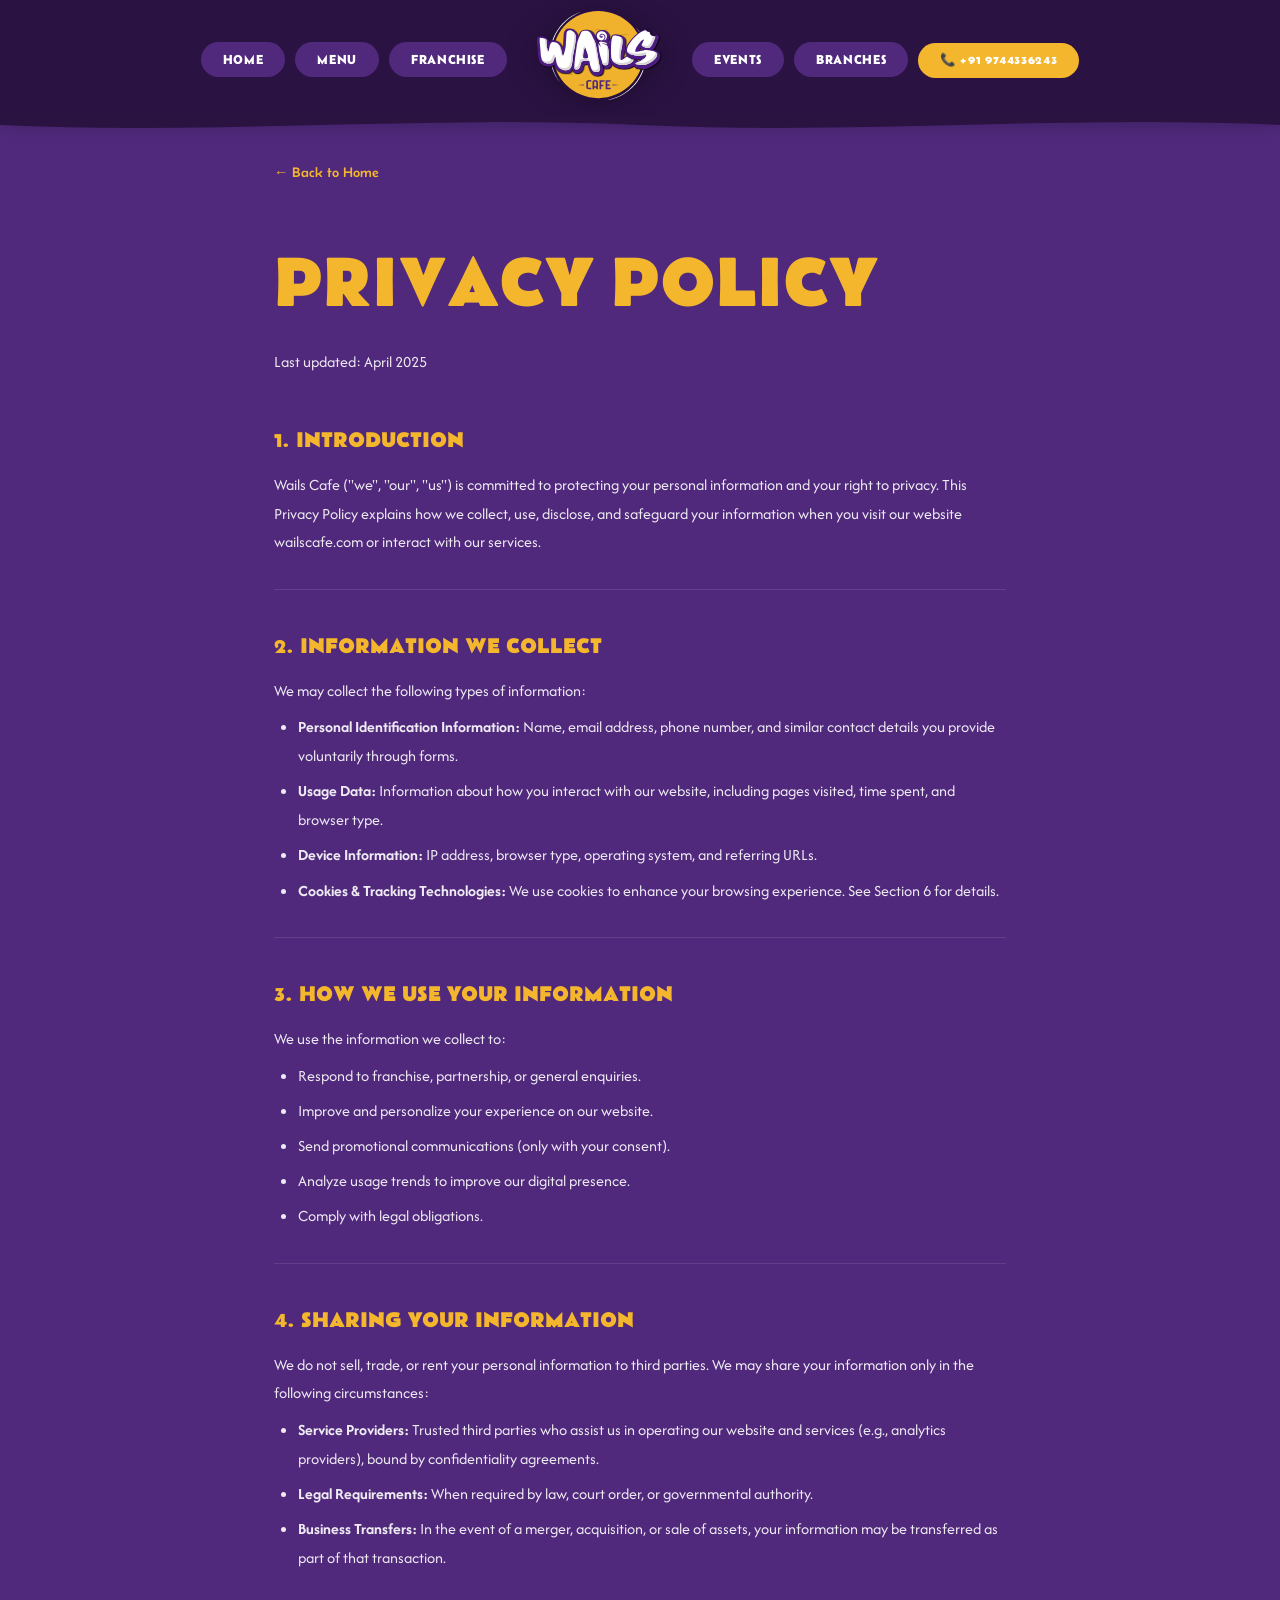
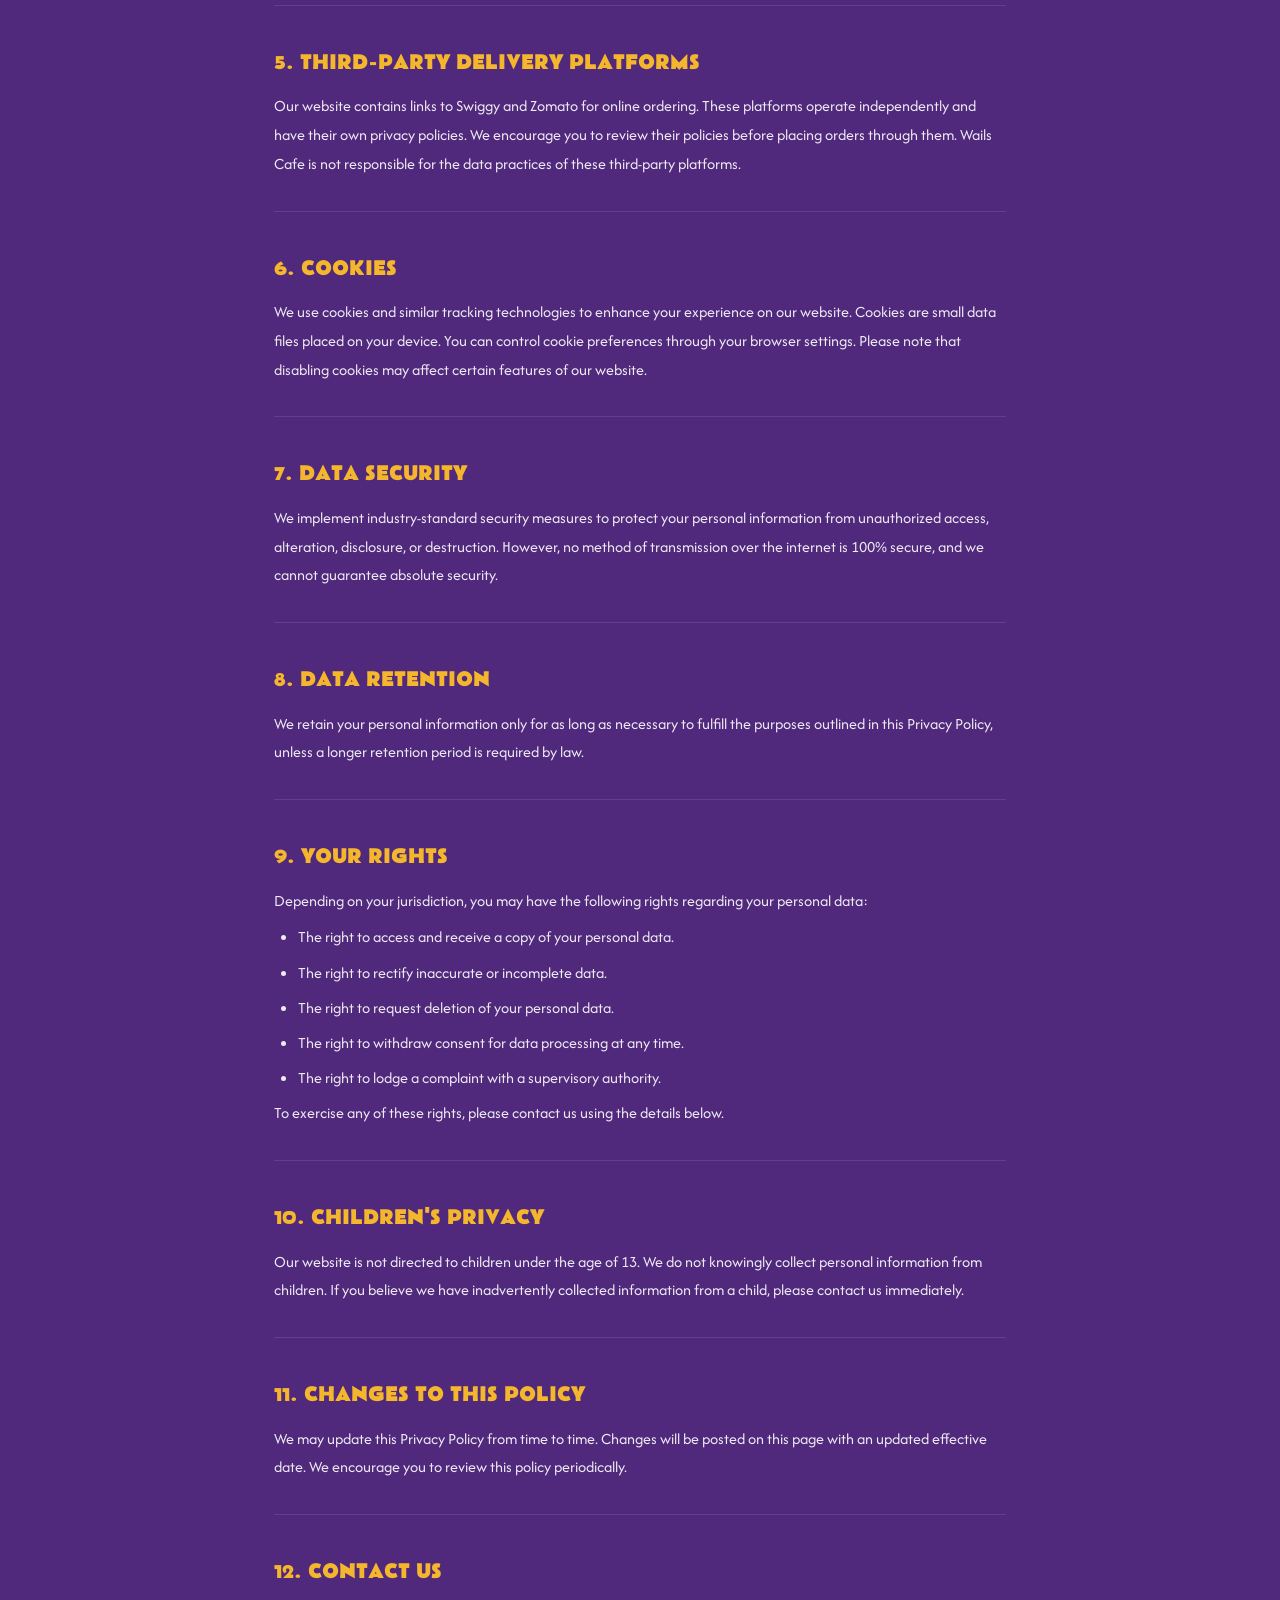
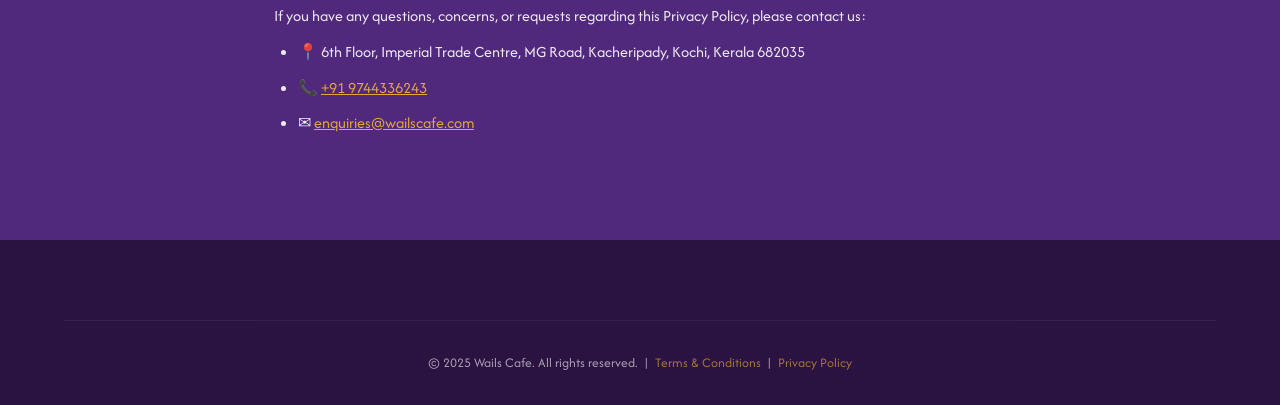
==== privacy.html @ 302a015b "Initial commit with cleaned assets" ====
<!DOCTYPE html>
<html lang="en">
<head>
<meta charset="UTF-8">
<meta name="viewport" content="width=device-width, initial-scale=1.0">
<title>Privacy Policy – Wails Cafe</title>
<meta name="description" content="Privacy Policy for Wails Cafe. Learn how we collect, use, and protect your personal information.">
<link rel="preconnect" href="https://fonts.googleapis.com">
<link rel="preconnect" href="https://fonts.gstatic.com" crossorigin>
<link href="https://fonts.googleapis.com/css2?family=Belanosima:wght@400;600;700&family=Afacad:ital,wght@0,400..700;1,400..700&display=swap" rel="stylesheet">
<link rel="stylesheet" href="style.css">
<style>
  .policy-page { padding: 10rem 0 6rem; min-height: 100vh; background: var(--primary-purple); }
  .policy-box { max-width: 860px; margin: 0 auto; padding: 0 5%; }
  .policy-box h1 { font-size: clamp(2.5rem,6vw,4.5rem); color: var(--accent-yellow); margin-bottom: 0.5rem; }
  .policy-updated { font-size: 0.85rem; opacity: 0.6; margin-bottom: 3rem; font-family: var(--font-body); }
  .policy-box h2 { font-size: 1.4rem; color: var(--accent-yellow); margin: 2.5rem 0 0.8rem; }
  .policy-box p, .policy-box li { font-family: var(--font-body); font-size: 1rem; line-height: 1.8; opacity: 0.9; }
  .policy-box ul { padding-left: 1.5rem; margin-top: 0.5rem; }
  .policy-box li { margin-bottom: 0.4rem; }
  .back-link { display: inline-flex; align-items: center; gap: 8px; color: var(--accent-yellow); text-decoration: none; font-family: var(--font-heading); font-size: 0.9rem; margin-bottom: 3rem; transition: all 0.3s; }
  .back-link:hover { gap: 12px; }
  .policy-divider { border: none; border-top: 1px solid rgba(255,255,255,0.1); margin: 2rem 0; }
</style>
</head>
<body>
<header id="header" class="scrolled">
  <nav>
    <ul class="nav-links nav-left">
      <li><a href="index.html#home">HOME</a></li>
      <li><a href="index.html#menu">MENU</a></li>
      <li><a href="index.html#franchise">FRANCHISE</a></li>
    </ul>
    <div class="logo-container">
      <a href="index.html"><img src="assets/logo.svg" alt="Wails Cafe Logo"></a>
    </div>
    <ul class="nav-links nav-right">
      <li><a href="index.html#events">EVENTS</a></li>
      <li><a href="index.html#branches">BRANCHES</a></li>
      <li><a href="tel:+919744336243" class="nav-phone">📞 +91 9744336243</a></li>
    </ul>
  </nav>
</header>

<main class="policy-page">
  <div class="policy-box">
    <a href="index.html" class="back-link">← Back to Home</a>
    <h1>Privacy Policy</h1>
    <p class="policy-updated">Last updated: April 2025</p>

    <h2>1. Introduction</h2>
    <p>Wails Cafe ("we", "our", "us") is committed to protecting your personal information and your right to privacy. This Privacy Policy explains how we collect, use, disclose, and safeguard your information when you visit our website wailscafe.com or interact with our services.</p>

    <hr class="policy-divider">
    <h2>2. Information We Collect</h2>
    <p>We may collect the following types of information:</p>
    <ul>
      <li><strong>Personal Identification Information:</strong> Name, email address, phone number, and similar contact details you provide voluntarily through forms.</li>
      <li><strong>Usage Data:</strong> Information about how you interact with our website, including pages visited, time spent, and browser type.</li>
      <li><strong>Device Information:</strong> IP address, browser type, operating system, and referring URLs.</li>
      <li><strong>Cookies &amp; Tracking Technologies:</strong> We use cookies to enhance your browsing experience. See Section 6 for details.</li>
    </ul>

    <hr class="policy-divider">
    <h2>3. How We Use Your Information</h2>
    <p>We use the information we collect to:</p>
    <ul>
      <li>Respond to franchise, partnership, or general enquiries.</li>
      <li>Improve and personalize your experience on our website.</li>
      <li>Send promotional communications (only with your consent).</li>
      <li>Analyze usage trends to improve our digital presence.</li>
      <li>Comply with legal obligations.</li>
    </ul>

    <hr class="policy-divider">
    <h2>4. Sharing Your Information</h2>
    <p>We do not sell, trade, or rent your personal information to third parties. We may share your information only in the following circumstances:</p>
    <ul>
      <li><strong>Service Providers:</strong> Trusted third parties who assist us in operating our website and services (e.g., analytics providers), bound by confidentiality agreements.</li>
      <li><strong>Legal Requirements:</strong> When required by law, court order, or governmental authority.</li>
      <li><strong>Business Transfers:</strong> In the event of a merger, acquisition, or sale of assets, your information may be transferred as part of that transaction.</li>
    </ul>

    <hr class="policy-divider">
    <h2>5. Third-Party Delivery Platforms</h2>
    <p>Our website contains links to Swiggy and Zomato for online ordering. These platforms operate independently and have their own privacy policies. We encourage you to review their policies before placing orders through them. Wails Cafe is not responsible for the data practices of these third-party platforms.</p>

    <hr class="policy-divider">
    <h2>6. Cookies</h2>
    <p>We use cookies and similar tracking technologies to enhance your experience on our website. Cookies are small data files placed on your device. You can control cookie preferences through your browser settings. Please note that disabling cookies may affect certain features of our website.</p>

    <hr class="policy-divider">
    <h2>7. Data Security</h2>
    <p>We implement industry-standard security measures to protect your personal information from unauthorized access, alteration, disclosure, or destruction. However, no method of transmission over the internet is 100% secure, and we cannot guarantee absolute security.</p>

    <hr class="policy-divider">
    <h2>8. Data Retention</h2>
    <p>We retain your personal information only for as long as necessary to fulfill the purposes outlined in this Privacy Policy, unless a longer retention period is required by law.</p>

    <hr class="policy-divider">
    <h2>9. Your Rights</h2>
    <p>Depending on your jurisdiction, you may have the following rights regarding your personal data:</p>
    <ul>
      <li>The right to access and receive a copy of your personal data.</li>
      <li>The right to rectify inaccurate or incomplete data.</li>
      <li>The right to request deletion of your personal data.</li>
      <li>The right to withdraw consent for data processing at any time.</li>
      <li>The right to lodge a complaint with a supervisory authority.</li>
    </ul>
    <p>To exercise any of these rights, please contact us using the details below.</p>

    <hr class="policy-divider">
    <h2>10. Children's Privacy</h2>
    <p>Our website is not directed to children under the age of 13. We do not knowingly collect personal information from children. If you believe we have inadvertently collected information from a child, please contact us immediately.</p>

    <hr class="policy-divider">
    <h2>11. Changes to This Policy</h2>
    <p>We may update this Privacy Policy from time to time. Changes will be posted on this page with an updated effective date. We encourage you to review this policy periodically.</p>

    <hr class="policy-divider">
    <h2>12. Contact Us</h2>
    <p>If you have any questions, concerns, or requests regarding this Privacy Policy, please contact us:</p>
    <ul>
      <li>📍 6th Floor, Imperial Trade Centre, MG Road, Kacheripady, Kochi, Kerala 682035</li>
      <li>📞 <a href="tel:+919744336243" style="color:var(--accent-yellow);">+91 9744336243</a></li>
      <li>✉ <a href="mailto:enquiries@wailscafe.com" style="color:var(--accent-yellow);">enquiries@wailscafe.com</a></li>
    </ul>
  </div>
</main>

<footer>
  <div class="footer-main" style="padding: 2rem 0;">
    <div class="container">
      <div class="footer-bottom">
        <p>© 2025 Wails Cafe. All rights reserved. &nbsp;|&nbsp; <a href="terms.html">Terms &amp; Conditions</a> &nbsp;|&nbsp; <a href="privacy.html">Privacy Policy</a></p>
      </div>
    </div>
  </div>
</footer>
</body>
</html>
---- style.css ----
@import url('https://fonts.googleapis.com/css2?family=Belanosima:wght@400;600;700&family=Afacad:ital,wght@0,400..700;1,400..700&display=swap');

:root {
  --primary-purple: #50297C;
  --deep-purple: #2A1241;
  --accent-yellow: #F4B62C;
  --light-yellow: #FFD881;
  --light-purple: #BF87FF;
  --text-white: #FFFFFF;
  --font-heading: 'Belanosima', sans-serif;
  --font-body: 'Afacad', sans-serif;
  --transition: all 0.4s cubic-bezier(0.4, 0, 0.2, 1);
}

* { margin: 0; padding: 0; box-sizing: border-box; }
html { scroll-behavior: smooth; }

body {
  font-family: var(--font-body);
  background-color: var(--primary-purple);
  color: var(--text-white);
  overflow-x: hidden;
  line-height: 1.5;
}

h1, h2, h3, h4, button, a.btn, .nav-links a {
  font-family: var(--font-heading);
  text-transform: uppercase;
}

.container { max-width: 1400px; margin: 0 auto; padding: 0 5%; }

/* ── BUTTONS ── */
.btn {
  display: inline-block;
  padding: 0.9rem 2.5rem;
  border-radius: 50px;
  font-family: var(--font-heading);
  font-weight: 600;
  font-size: 0.95rem;
  text-decoration: none;
  text-transform: uppercase;
  cursor: pointer;
  border: none;
  transition: var(--transition);
  letter-spacing: 0.04em;
}
.btn-yellow {
  background: var(--accent-yellow);
  color: var(--primary-purple);
}
.btn-yellow:hover { transform: scale(0.96); box-shadow: 0 8px 30px rgba(244,182,44,0.5); }
.btn-dive, .btn-apply {
  background: var(--primary-purple);
  color: var(--accent-yellow);
}
.btn-hero {
  background: var(--accent-yellow);
  color: var(--primary-purple);
}
.btn:hover { transform: scale(0.96); }

/* ── HEADER ── */
header {
  position: fixed;
  top: 0; left: 0; width: 100%;
  z-index: 1000;
  padding: 20px 5%;
  transition: var(--transition);
}
header.scrolled {
  background: rgba(42,18,65,0.97);
  backdrop-filter: blur(12px);
  padding: 10px 5%;
  box-shadow: 0 4px 20px rgba(0,0,0,0.3);
}
/* Wave shape under sticky header */
header.scrolled::after {
  content: '';
  position: absolute;
  bottom: -18px; left: 0;
  width: 100%; height: 20px;
  background-image: url("data:image/svg+xml,%3Csvg xmlns='http://www.w3.org/2000/svg' viewBox='0 0 1920 20' preserveAspectRatio='none'%3E%3Cpath d='M0,10 C320,20 640,0 960,10 C1280,20 1600,0 1920,10 L1920,0 L0,0 Z' fill='rgba(42,18,65,0.97)'/%3E%3C/svg%3E");
  background-size: 100% 100%;
  pointer-events: none;
  z-index: 999;
}
nav {
  display: flex;
  justify-content: center;
  align-items: center;
  gap: 30px;
}
.nav-links {
  list-style: none;
  display: flex;
  gap: 10px;
}
.nav-links li a {
  background: var(--primary-purple);
  color: var(--text-white);
  padding: 10px 22px;
  border-radius: 40px;
  text-decoration: none;
  font-family: var(--font-heading);
  font-size: 0.8rem;
  font-weight: 600;
  letter-spacing: 0.05em;
  transition: var(--transition);
}
.nav-links li a:hover {
  background: var(--accent-yellow);
  color: var(--primary-purple);
}
.logo-container img { height: 90px; filter: drop-shadow(0 4px 15px rgba(0,0,0,0.3)); }

/* ── HERO ── */
.hero {
  min-height: 100vh;
  display: flex;
  flex-direction: column;
  justify-content: center;
  align-items: center;
  text-align: center;
  position: relative;
  padding-bottom: 120px;
  overflow: hidden;
  background: var(--deep-purple);
}
.hero-video {
  position: absolute;
  inset: 0;
  width: 100%;
  height: 100%;
  object-fit: cover;
  z-index: 0;
}
.hero-overlay {
  position: absolute;
  inset: 0;
  background: rgba(20, 8, 50, 0.52);
  z-index: 1;
}
.hero-content {
  position: relative;
  z-index: 2;
}
.hero-title {
  font-size: clamp(4rem, 12vw, 11rem);
  line-height: 0.85;
  font-weight: 700;
  color: var(--text-white);
  margin-bottom: 3rem;
  text-shadow: 0 4px 30px rgba(0,0,0,0.4);
  animation: heroIn 1.2s cubic-bezier(0.4,0,0.2,1) both;
}
@keyframes heroIn { from { opacity:0; transform:translateY(40px); } to { opacity:1; transform:translateY(0); } }


.wave-divider-hero {
  position: absolute; bottom: -2px; left: 0; width: 100%; line-height: 0;
  z-index: 3;
}
.wave-divider-hero svg { width: 100%; height: auto; display: block; }

/* ── ABOUT ── */
.about {
  background: var(--accent-yellow);
  color: var(--primary-purple);
  position: relative;
  padding: 80px 0 140px;
  overflow: hidden;
}
.about-wave-top { position: absolute; top: -2px; left: 0; width: 100%; line-height: 0; }
.about-wave-top svg { display: block; width: 100%; }
.about-svg-bg {
  position: absolute;
  top: 0; left: 0; width: 100%; height: 100%;
  object-fit: cover;
  opacity: 0.15;
  pointer-events: none;
}
.about-inner {
  position: relative; z-index: 1;
  max-width: 1000px;
  margin: 0 auto;
  text-align: center;
  padding: 0 5%;
}
.about-content h2 {
  font-size: clamp(2.5rem, 6vw, 5rem);
  color: var(--primary-purple);
  margin-bottom: 2rem;
}
.about-content p {
  font-family: var(--font-body);
  font-size: 1.05rem;
  font-weight: 500;
  line-height: 1.7;
  color: var(--primary-purple);
  margin-bottom: 1.5rem;
  text-transform: uppercase;
}
.about-content .btn { margin-top: 1rem; }
.uniquely-wails { position: relative; z-index: 1; padding: 4rem 5%; }
.uniquely-inner {
  max-width: 1200px; margin: 0 auto;
  display: grid; grid-template-columns: 1fr 1fr;
  gap: 4rem; align-items: center;
}
.uniquely-text { position: relative; z-index: 10; background: rgba(255,255,255,0.85); padding: 1.5rem; border-radius: 16px; backdrop-filter: blur(8px); }
.uniquely-text h3 { font-size: clamp(2rem, 4vw, 3.5rem); color: var(--primary-purple); margin-bottom: 1.5rem; }
.uniquely-text p { font-size: 1rem; color: var(--primary-purple); line-height: 1.6; }
.blob-image-container {
  position: relative;
  border-radius: 50% 40% 60% 40%;
  overflow: hidden;
  box-shadow: 0 20px 60px rgba(80,41,124,0.4);
  aspect-ratio: 1;
}
.blob-image-container img { width: 100%; height: 100%; object-fit: cover; }
.wave-divider-about-bottom { position: absolute; bottom: -2px; left: 0; width: 100%; line-height: 0; }
.wave-divider-about-bottom svg { display: block; width: 100%; }

/* ── FOOD MENU ── */
.food-menu { padding: 5rem 0 6rem; background: var(--primary-purple); }
.section-title {
  font-size: clamp(2.5rem, 6vw, 5rem);
  text-align: center;
  margin-bottom: 1rem;
  color: var(--text-white);
}
.section-subtitle {
  text-align: center;
  font-size: 1rem;
  max-width: 800px;
  margin: 0 auto 3rem;
  opacity: 0.9;
  text-transform: uppercase;
}
.menu-tabs {
  display: flex;
  justify-content: center;
  gap: 8px;
  margin-bottom: 4rem;
  flex-wrap: wrap;
}
.tab-btn {
  padding: 12px 28px;
  border-radius: 8px;
  background: var(--deep-purple);
  border: none;
  color: var(--text-white);
  font-family: var(--font-heading);
  font-weight: 600;
  font-size: 0.85rem;
  cursor: pointer;
  transition: var(--transition);
  text-transform: uppercase;
}
.tab-btn.active, .tab-btn:hover {
  background: var(--accent-yellow);
  color: var(--primary-purple);
}
.menu-content { display: grid; grid-template-columns: 1fr 1fr; gap: 4rem; align-items: start; }
.category-header, .menu-sub-header {
  display: flex; align-items: center; gap: 15px;
  margin-bottom: 1.5rem; margin-top: 2rem;
}
.category-header h3, .menu-sub-header h3 {
  font-size: 2.5rem; color: var(--accent-yellow);
}
.star-cross-icon {
  width: 40px; height: 40px;
  position: relative; flex-shrink: 0;
}
.star-cross-icon .star-h, .star-cross-icon .star-v {
  position: absolute; background: var(--accent-yellow);
  left: 50%; top: 50%; transform: translate(-50%, -50%);
}
.star-cross-icon .star-h { width: 30px; height: 10px; border-radius: 3px; }
.star-cross-icon .star-v { width: 10px; height: 30px; border-radius: 3px; }
.menu-items { display: flex; flex-direction: column; gap: 1rem; transition: opacity 0.3s, transform 0.3s; }
.menu-item {
  display: flex; justify-content: space-between; align-items: center;
  font-family: var(--font-heading); font-size: 1.1rem; gap: 8px;
}
.item-dots {
  flex-grow: 1; border-bottom: 2px dotted rgba(255,255,255,0.25);
  margin: 0 8px; height: 12px;
}
.price { color: var(--accent-yellow); font-weight: 600; }
.menu-visual img { width: 100%; border-radius: 30px; box-shadow: 0 20px 50px rgba(0,0,0,0.4); }

/* ── BEYOND WAILS ── */
.beyond-wails { padding: 5rem 0; background: var(--primary-purple); }
.beyond-layout {
  display: grid; grid-template-columns: 1fr 1.3fr;
  gap: 5rem; align-items: center;
}
.beyond-images { position: relative; height: 550px; }
.beyond-img-1, .beyond-img-2 {
  position: absolute; border-radius: 20px;
  box-shadow: 0 20px 50px rgba(0,0,0,0.5);
  object-fit: cover;
}
.beyond-img-1 { width: 320px; height: 380px; top: 0; left: 0; transform: rotate(-6deg); z-index: 2; }
.beyond-img-2 { width: 280px; height: 340px; bottom: 0; right: 0; transform: rotate(4deg); z-index: 1; }
.beyond-text h2 { font-size: clamp(1.8rem, 3.5vw, 3rem); margin-bottom: 1.5rem; line-height: 1.1; }
.beyond-text > p { font-size: 1rem; line-height: 1.7; opacity: 0.9; margin-bottom: 2rem; }
.beyond-list { list-style: none; margin-bottom: 2.5rem; }
.beyond-list li { padding: 0.5rem 0; font-size: 1rem; display: flex; align-items: flex-start; gap: 10px; }
.bullet-star { color: var(--light-purple); font-size: 1.2rem; flex-shrink: 0; }

/* ── FRANCHISE ── */
.franchise { padding: 5rem 0; background: var(--deep-purple); }
.franchise-grid {
  display: grid; grid-template-columns: repeat(3, 1fr);
  gap: 2rem; margin: 4rem 0 3rem;
}
.franchise-card {
  background: var(--primary-purple);
  border-radius: 24px; overflow: hidden;
  transition: var(--transition);
}
.franchise-card:hover { transform: translateY(-8px); box-shadow: 0 20px 40px rgba(0,0,0,0.4); }
.card-img img { width: 100%; height: 240px; object-fit: cover; }
.card-info { padding: 1.8rem; }
.card-info h4 { font-size: 1.1rem; color: var(--accent-yellow); margin-bottom: 0.8rem; }
.card-info p { font-size: 0.9rem; line-height: 1.6; opacity: 0.85; }
.franchise-cta { text-align: center; }

/* ── PARTNER ── */
.partner { padding: 10rem 0; position: relative; background: var(--primary-purple); }
.partner-layout {
  display: flex; justify-content: space-between;
  align-items: center; gap: 4rem;
}
.partner-food-img { width: 320px; flex-shrink: 0; }
.partner-food-img img {
  width: 100%; border-radius: 50%;
  box-shadow: 0 20px 50px rgba(0,0,0,0.4);
  aspect-ratio: 1; object-fit: cover;
}
.partner-text { text-align: center; flex: 1; }
.partner-text h2 { font-size: clamp(2rem, 4vw, 3.5rem); margin-bottom: 2rem; }
.partner-text p { font-size: 1rem; line-height: 1.7; opacity: 0.9; margin-bottom: 2.5rem; }

/* ── EVENTS ── */
.events { padding: 5rem 0; background: var(--primary-purple); }
.events-grid {
  display: flex; justify-content: center;
  gap: 4rem; flex-wrap: wrap; margin-top: 4rem;
}
.event-circle { text-align: center; transition: var(--transition); }
.event-circle:hover { transform: translateY(-12px); }
.circle-border {
  width: 250px; height: 250px; border-radius: 50%;
  border: 10px solid var(--accent-yellow);
  overflow: hidden; margin: 0 auto 1.5rem;
  box-shadow: 0 15px 40px rgba(0,0,0,0.3);
}
.circle-border img { width: 100%; height: 100%; object-fit: cover; }
.event-name {
  display: flex; align-items: center; justify-content: center;
  gap: 10px; font-family: var(--font-heading);
  font-weight: 700; font-size: 1.2rem;
  text-transform: uppercase;
}
.event-name .star-icon { width: 20px; }
.event-info { font-size: 0.8rem; opacity: 0.7; margin-top: 0.4rem; text-transform: uppercase; }
.event-price { font-family: var(--font-heading); font-size: 1.3rem; color: var(--accent-yellow); margin-top: 0.3rem; }

/* ── BRANCHES ── */
.branches { padding: 5rem 0; background: var(--primary-purple); }
.branches-grid { display: grid; grid-template-columns: repeat(3, 1fr); gap: 2.5rem; margin-top: 3rem; }
.branch-card { position: relative; border-radius: 24px; overflow: hidden; box-shadow: 0 15px 40px rgba(0,0,0,0.4); }
.branch-card img { width: 100%; height: 440px; object-fit: cover; transition: var(--transition); display: block; }
.branch-card:hover img { transform: scale(1.07); }
.branch-overlay {
  position: absolute; bottom: 0; left: 0; right: 0;
  background: linear-gradient(transparent, rgba(0,0,0,0.85));
  padding: 2rem 1.5rem;
}
.branch-tag {
  display: inline-block;
  background: var(--accent-yellow);
  color: var(--primary-purple);
  padding: 8px 20px; border-radius: 40px;
  font-family: var(--font-heading); font-weight: 700;
  font-size: 0.95rem; margin-bottom: 0.8rem;
}
.branch-addr { font-size: 0.78rem; opacity: 0.85; line-height: 1.4; }

/* ── VOICES ── */
.voices {
  position: relative; background: var(--primary-purple);
  padding: 6rem 0 8rem;
}
.wave-divider-voices-top { position: absolute; top: -2px; left: 0; width: 100%; line-height: 0; }
.wave-divider-voices-top svg { display: block; width: 100%; }
.voices-slider {
  display: flex; justify-content: center;
  gap: 2rem; margin: 3rem 0;
  flex-wrap: wrap;
}
.voices-slider img {
  width: 220px; height: 320px; border-radius: 24px;
  object-fit: cover; box-shadow: 0 20px 50px rgba(0,0,0,0.4);
  transition: var(--transition);
}
.voices-slider img:hover { transform: scale(1.05) rotate(2deg); }
.voices-cta { text-align: center; }

/* ── SOCIAL MEDIA ── */
.social-media { padding: 5rem 0; background: var(--primary-purple); }
.social-grid {
  display: grid; grid-template-columns: repeat(5, 1fr);
  gap: 1.5rem; margin: 3rem 0;
}
.social-grid img {
  width: 100%; aspect-ratio: 1; object-fit: cover;
  border-radius: 20px; box-shadow: 0 10px 25px rgba(0,0,0,0.3);
  transition: var(--transition);
}
.social-grid img:hover { transform: translateY(-8px) scale(1.03); }
.social-cta { text-align: center; }

/* ── FOOTER ── */
footer { background: var(--deep-purple); position: relative; }
.footer-wave-top { line-height: 0; }
.footer-wave-top svg { display: block; width: 100%; }
.footer-yellow-bar { background: var(--accent-yellow); padding: 1rem 0; }
.footer-nav {
  display: flex; justify-content: center;
  gap: 2.5rem; flex-wrap: wrap;
}
.footer-nav a {
  color: var(--primary-purple); text-decoration: none;
  font-family: var(--font-body); font-size: 1rem; font-weight: 500;
  transition: var(--transition);
}
.footer-nav a:hover { opacity: 0.7; }
.footer-main { padding: 5rem 0 3rem; }
.footer-grid {
  display: grid;
  grid-template-columns: 1.5fr 1fr 1.8fr 1fr;
  gap: 4rem; align-items: flex-start;
}
.footer-brand img { height: 100px; margin-bottom: 1.5rem; display: block; }
.footer-brand p { font-size: 0.9rem; opacity: 0.8; line-height: 1.6; }
.footer-links h4, .footer-contact h4, .footer-social h4 {
  font-family: var(--font-heading); font-size: 1rem;
  color: var(--accent-yellow); margin-bottom: 1.5rem;
}
.footer-links ul { list-style: none; display: flex; flex-direction: column; gap: 0.8rem; }
.footer-links a {
  color: var(--text-white); text-decoration: none;
  font-family: var(--font-heading); font-size: 0.9rem;
  transition: var(--transition);
}
.footer-links a:hover { color: var(--accent-yellow); }
.footer-contact p {
  display: flex; align-items: flex-start; gap: 10px;
  font-size: 0.85rem; opacity: 0.85; margin-bottom: 1rem; line-height: 1.5;
}
.contact-icon { flex-shrink: 0; }
.social-icons { display: flex; gap: 1.5rem; margin-top: 0.5rem; }
.social-icons a { color: var(--text-white); transition: var(--transition); }
.social-icons a:hover { color: var(--accent-yellow); transform: translateY(-4px); }
.footer-bottom { border-top: 1px solid rgba(255,255,255,0.1); margin-top: 3rem; padding-top: 2rem; text-align: center; opacity: 0.6; font-size: 0.85rem; }

/* ── REVEAL ANIMATIONS ── */
.reveal { opacity: 0; transform: translateY(40px); transition: all 0.8s cubic-bezier(0.4,0,0.2,1); }
.reveal.active { opacity: 1; transform: translateY(0); }

/* ── RESPONSIVE ── */
@media (max-width: 1100px) {
  .footer-grid { grid-template-columns: 1fr 1fr; gap: 3rem; }
  .partner-layout { flex-direction: column; }
  .partner-food-img { width: 250px; }
}
@media (max-width: 1024px) {
  .branches-grid, .franchise-grid, .menu-content, .uniquely-inner, .beyond-layout { grid-template-columns: 1fr; }
  .social-grid { grid-template-columns: repeat(3, 1fr); }
  .beyond-images { height: 350px; }
  .beyond-img-1 { width: 200px; height: 250px; }
  .beyond-img-2 { width: 180px; height: 220px; }
}
@media (max-width: 768px) {
  .hero-title { font-size: 4rem; }
  .events-grid { gap: 2.5rem; }
  .circle-border { width: 180px; height: 180px; }
  .footer-grid { grid-template-columns: 1fr; }
  nav { flex-direction: column; gap: 15px; }
  .social-grid { grid-template-columns: repeat(2, 1fr); }
  .voices-slider img { width: 160px; height: 240px; }
}

/* ── NAV PHONE ── */
.nav-phone {
  background: var(--accent-yellow) !important;
  color: var(--primary-purple) !important;
  font-family: var(--font-heading) !important;
  font-weight: 700 !important;
  font-size: 0.78rem !important;
  letter-spacing: 0.03em;
  white-space: nowrap !important;
}
.nav-phone:hover { background: #fff !important; }

/* ── ORDER POPUP ── */
.order-popup-overlay {
  position: fixed; inset: 0; z-index: 9999;
  background: rgba(20,8,40,0.88);
  display: flex; align-items: center; justify-content: center;
  opacity: 0; pointer-events: none;
  transition: opacity 0.35s ease;
  backdrop-filter: blur(6px);
}
.order-popup-overlay.open { opacity: 1; pointer-events: all; }
.order-popup-box {
  background: var(--deep-purple);
  border: 2px solid var(--accent-yellow);
  border-radius: 28px;
  padding: 3rem 3.5rem;
  text-align: center;
  position: relative;
  max-width: 480px; width: 90%;
  animation: popIn 0.4s cubic-bezier(0.4,0,0.2,1) both;
}
@keyframes popIn { from { transform: scale(0.8) translateY(30px); opacity: 0; } to { transform: scale(1) translateY(0); opacity: 1; } }
.popup-close {
  position: absolute; top: 16px; right: 20px;
  background: none; border: none; color: var(--text-white);
  font-size: 1.8rem; cursor: pointer; line-height: 1;
  transition: var(--transition);
}
.popup-close:hover { color: var(--accent-yellow); transform: rotate(90deg); }
.popup-logo { height: 70px; margin-bottom: 1rem; }
.popup-title { font-size: 2rem; color: var(--accent-yellow); margin-bottom: 0.5rem; }
.popup-sub { font-size: 0.95rem; opacity: 0.8; margin-bottom: 2rem; }
.popup-btns { display: flex; flex-direction: column; gap: 1rem; }
.popup-platform {
  display: flex; align-items: center; justify-content: center;
  gap: 14px; padding: 1rem 2rem; border-radius: 16px;
  text-decoration: none; font-family: var(--font-heading);
  font-weight: 700; font-size: 1.1rem; color: #fff;
  transition: var(--transition);
}
.popup-platform.swiggy { background: linear-gradient(135deg, #FC8019, #f96b00); }
.popup-platform.zomato { background: linear-gradient(135deg, #E23744, #c41c2a); }
.popup-platform:hover { transform: scale(1.04); box-shadow: 0 8px 25px rgba(0,0,0,0.4); }
.popup-platform span { font-size: 1rem; }

/* ── BRANCH COMING SOON ── */
.branch-tag.coming { background: var(--light-purple); color: var(--deep-purple); }

/* ── CONTACT SECTION ── */
.contact-section { padding: 8rem 0; background-color: transparent; }
.contact-layout {
  display: grid; grid-template-columns: 1fr 1.4fr;
  gap: 3rem; margin-top: 3rem; align-items: start;
}
.contact-addresses { display: flex; flex-direction: column; gap: 1.5rem; }
.address-card {
  display: flex; align-items: flex-start; gap: 1rem;
  background: rgba(255,255,255,0.06);
  border: 1px solid rgba(244,182,44,0.2);
  border-radius: 18px; padding: 1.5rem;
  transition: var(--transition);
}
.address-card:hover { border-color: var(--accent-yellow); background: rgba(244,182,44,0.08); }
.address-icon { font-size: 1.6rem; flex-shrink: 0; margin-top: 2px; }
.address-card h4 { font-family: var(--font-heading); font-size: 1rem; color: var(--accent-yellow); margin-bottom: 0.4rem; }
.address-card p { font-size: 0.9rem; opacity: 0.85; line-height: 1.5; }
.map-link {
  display: inline-block; margin-top: 0.6rem;
  color: var(--accent-yellow); text-decoration: none;
  font-family: var(--font-heading); font-size: 0.85rem;
  transition: var(--transition);
}
.map-link:hover { letter-spacing: 0.05em; }
.contact-tel {
  color: var(--accent-yellow); text-decoration: none;
  font-family: var(--font-heading); font-size: 1.1rem;
  font-weight: 700; transition: var(--transition);
}
.contact-tel:hover { opacity: 0.8; }
.contact-map {
  height: 480px; border-radius: 24px; overflow: hidden;
  border: 2px solid rgba(244,182,44,0.3);
  box-shadow: 0 20px 50px rgba(0,0,0,0.4);
}
.contact-map iframe { width: 100%; height: 100%; border: 0; display: block; }

/* ── DELIVERY WIDGETS (FOOTER) ── */
.delivery-widgets { margin-top: 1.5rem; }
.delivery-widgets h4 { color: var(--accent-yellow); font-family: var(--font-heading); margin-bottom: 0.8rem; font-size: 0.85rem; }
.delivery-btn {
  display: flex; align-items: center; gap: 10px;
  padding: 10px 18px; border-radius: 12px;
  text-decoration: none; font-family: var(--font-heading);
  font-weight: 700; font-size: 0.9rem; color: #fff;
  margin-bottom: 0.6rem; transition: var(--transition);
}
.swiggy-btn { background: #FC8019; }
.zomato-btn { background: #E23744; }
.delivery-btn:hover { transform: translateX(4px); filter: brightness(1.1); }

/* ── FOOTER BOTTOM LINKS ── */
.footer-bottom a {
  color: var(--accent-yellow); text-decoration: none;
  transition: var(--transition);
}
.footer-bottom a:hover { opacity: 0.7; }

@media (max-width: 900px) {
  .contact-layout { grid-template-columns: 1fr; }
  .contact-map { height: 320px; }
}

/* ── ABOUT FLOATING SHAPES ── */
.about { overflow: hidden; }
.about-float-shape {
  position: absolute;
  z-index: 0;
  pointer-events: none;
  opacity: 0.9;
}
.about-float-left {
  width: clamp(180px, 20vw, 300px);
  left: -40px;
  bottom: 120px;
  transform: rotate(-15deg);
  filter: drop-shadow(0 10px 30px rgba(80,41,124,0.25));
}
.about-float-right {
  width: clamp(160px, 18vw, 260px);
  right: -30px;
  top: 60px;
  transform: rotate(12deg);
  filter: drop-shadow(0 10px 30px rgba(80,41,124,0.25));
}
.about-inner { position: relative; z-index: 1; }
.uniquely-wails { position: relative; z-index: 1; }

/* ── SOCIAL MEDIA – YELLOW BG ── */
.social-media-yellow {
  background: var(--accent-yellow) !important;
  padding: 5rem 0 4rem;
}

/* ── INSTAGRAM GRID ── */
.insta-grid {
  display: grid;
  grid-template-columns: repeat(5, 1fr);
  gap: 1.2rem;
  margin: 3rem 0 2.5rem;
}
.insta-card {
  position: relative;
  border-radius: 20px;
  overflow: hidden;
  aspect-ratio: 9/16;
  display: block;
  box-shadow: 0 12px 35px rgba(80,41,124,0.35);
  transition: transform 0.35s cubic-bezier(0.4,0,0.2,1), box-shadow 0.35s;
}
.insta-card img {
  width: 100%;
  height: 100%;
  object-fit: cover;
  display: block;
  transition: transform 0.4s ease;
}
.insta-card:hover { transform: translateY(-8px) scale(1.02); box-shadow: 0 20px 50px rgba(80,41,124,0.5); }
.insta-card:hover img { transform: scale(1.06); }
.insta-overlay {
  position: absolute;
  inset: 0;
  background: linear-gradient(to top, rgba(80,41,124,0.8) 0%, rgba(80,41,124,0.15) 60%, transparent 100%);
  display: flex;
  flex-direction: column;
  align-items: center;
  justify-content: center;
  gap: 10px;
  opacity: 0;
  transition: opacity 0.3s ease;
}
.insta-card:hover .insta-overlay { opacity: 1; }
.insta-play-icon {
  width: 56px;
  height: 56px;
  filter: drop-shadow(0 4px 12px rgba(0,0,0,0.4));
  transition: transform 0.3s;
}
.insta-card:hover .insta-play-icon { transform: scale(1.15); }
.insta-label {
  color: #fff;
  font-family: var(--font-heading);
  font-size: 0.75rem;
  font-weight: 700;
  text-transform: uppercase;
  letter-spacing: 0.06em;
  text-align: center;
}

/* ── INSTAGRAM FOLLOW BUTTON ── */
.btn-insta {
  display: inline-flex;
  align-items: center;
  gap: 10px;
  background: linear-gradient(135deg, #833ab4, #fd1d1d, #fcb045);
  color: #fff;
  padding: 1rem 2.5rem;
  border-radius: 50px;
  font-family: var(--font-heading);
  font-weight: 700;
  font-size: 1rem;
  text-decoration: none;
  transition: var(--transition);
  box-shadow: 0 8px 25px rgba(131,58,180,0.4);
}
.btn-insta:hover { transform: scale(0.97); box-shadow: 0 12px 35px rgba(131,58,180,0.6); }

@media (max-width: 1024px) {
  .insta-grid { grid-template-columns: repeat(3, 1fr); }
  .about-float-left, .about-float-right { display: none; }
}
@media (max-width: 600px) {
  .insta-grid { grid-template-columns: repeat(2, 1fr); }
}

/* ══════════════════════════════════════════
   PAGE LOADER
══════════════════════════════════════════ */
.page-loader {
  position: fixed; inset: 0; z-index: 99999;
  background: var(--deep-purple);
  display: flex; align-items: center; justify-content: center;
  transition: opacity 0.7s ease, visibility 0.7s ease;
  overflow: hidden;
}
.page-loader::before {
  content: '';
  position: absolute; inset: 0;
  background: linear-gradient(135deg, #50297C 0%, #2A1241 40%, #F4B62C 100%);
  animation: loaderFlash 1.2s ease-in-out infinite alternate;
  opacity: 0.6;
}
@keyframes loaderFlash {
  0%   { background: linear-gradient(135deg, #2A1241 0%, #50297C 60%, #2A1241 100%); }
  33%  { background: linear-gradient(200deg, #50297C 0%, #F4B62C 50%, #50297C 100%); }
  66%  { background: linear-gradient(60deg,  #F4B62C 0%, #50297C 50%, #F4B62C 100%); }
  100% { background: linear-gradient(135deg, #2A1241 0%, #F4B62C 40%, #50297C 100%); }
}
.page-loader.hidden { opacity: 0; visibility: hidden; pointer-events: none; }
.loader-inner { text-align: center; }
.loader-logo {
  width: 120px; height: 120px;
  animation: loaderSpin 1.2s ease-in-out infinite alternate,
             loaderBounce 1.8s ease-in-out infinite;
  filter: drop-shadow(0 0 20px rgba(244,182,44,0.7));
}
@keyframes loaderSpin {
  from { transform: rotate(-8deg) scale(0.95); }
  to   { transform: rotate(8deg)  scale(1.08); }
}
@keyframes loaderBounce {
  0%,100% { transform: translateY(0); }
  50%      { transform: translateY(-12px); }
}
.loader-bar {
  width: 160px; height: 4px; background: rgba(255,255,255,0.15);
  border-radius: 4px; margin: 20px auto 0; overflow: hidden;
}
.loader-fill {
  height: 100%; width: 0%;
  background: linear-gradient(90deg, var(--accent-yellow), #ff6b35);
  border-radius: 4px;
  animation: loaderProgress 1.5s ease-in-out forwards;
}
@keyframes loaderProgress { to { width: 100%; } }

/* ══════════════════════════════════════════
   HAMBURGER MENU
══════════════════════════════════════════ */
.ham-btn {
  display: none;
  flex-direction: column; gap: 5px;
  background: none; border: none; cursor: pointer;
  padding: 8px; z-index: 200; margin-left: auto;
  position: absolute; right: 5%;
}
.ham-btn span {
  display: block; width: 26px; height: 3px;
  background: var(--text-white); border-radius: 3px;
  transition: var(--transition);
}
.ham-btn.open span:nth-child(1) { transform: translateY(8px) rotate(45deg); }
.ham-btn.open span:nth-child(2) { opacity: 0; transform: scaleX(0); }
.ham-btn.open span:nth-child(3) { transform: translateY(-8px) rotate(-45deg); }

.mobile-menu {
  display: none !important;
  flex-direction: column;
  background: rgba(30,10,55,0.98);
  padding: 1.5rem 2rem;
  gap: 0.8rem;
  border-top: 2px solid var(--accent-yellow);
  position: absolute; top: 100%; left: 0; right: 0;
  z-index: 500; box-shadow: 0 12px 40px rgba(0,0,0,0.6);
  transform: translateY(-10px); opacity: 0;
  transition: opacity 0.3s ease, transform 0.3s ease;
  pointer-events: none;
  backdrop-filter: blur(10px);
}
.mobile-menu.open {
  display: flex !important; opacity: 1; transform: translateY(0); pointer-events: all;
}
.mob-link {
  font-family: var(--font-heading); font-size: 1.1rem;
  color: var(--text-white); text-decoration: none;
  padding: 0.6rem 0; border-bottom: 1px solid rgba(255,255,255,0.08);
  transition: var(--transition); letter-spacing: 0.05em;
}
.mob-link:hover { color: var(--accent-yellow); padding-left: 8px; }
.mob-phone { color: var(--accent-yellow) !important; }

/* ══════════════════════════════════════════
   HERO CTA BUTTON (no white bg)
══════════════════════════════════════════ */
.hero-cta-btn {
  font-family: var(--font-heading);
  font-size: clamp(0.95rem, 2vw, 1.25rem);
  font-weight: 700; letter-spacing: 0.1em;
  color: var(--primary-purple);
  background: var(--accent-yellow);
  border: none; border-radius: 60px;
  padding: 1rem 3rem;
  cursor: pointer;
  transition: var(--transition);
  box-shadow: 0 8px 30px rgba(244,182,44,0.5);
  margin-top: 2.5rem;
  position: relative; z-index: 2;
  display: inline-block;
  line-height: 1;
  white-space: nowrap;
}
.hero-cta-btn:hover {
  transform: scale(1.05) translateY(-3px);
  box-shadow: 0 14px 40px rgba(244,182,44,0.7);
  background: #ffe76b;
}

/* ══════════════════════════════════════════
   HERO TITLE - push down from header
══════════════════════════════════════════ */
.hero-content { padding-top: 8vh; }

/* ══════════════════════════════════════════
   SECTION WAVE DIVIDERS (consistent shape)
══════════════════════════════════════════ */
.section-wave {
  width: 100%; line-height: 0; overflow: hidden;
  position: relative; z-index: 2;
}
.section-wave svg { display: block; width: 100%; height: auto; }

/* ══════════════════════════════════════════
   FLOATING PNG ANIMATIONS
══════════════════════════════════════════ */
@keyframes floatA {
  0%,100% { transform: translateY(0px) rotate(0deg); }
  33%      { transform: translateY(-14px) rotate(2deg); }
  66%      { transform: translateY(7px) rotate(-1.5deg); }
}
@keyframes floatB {
  0%,100% { transform: translateY(0px) rotate(0deg); }
  40%      { transform: translateY(-10px) rotate(-2deg); }
  70%      { transform: translateY(12px) rotate(1deg); }
}
@keyframes floatC {
  0%,100% { transform: translateY(0px) scale(1); }
  50%      { transform: translateY(-16px) scale(1.03); }
}
.float-a { animation: floatA 6s ease-in-out infinite; }
.float-b { animation: floatB 7s ease-in-out infinite; }
.float-c { animation: floatC 5.5s ease-in-out infinite; }

/* Apply to common image containers */
.about-float-left  { animation: floatA 7s ease-in-out infinite; }
.about-float-right { animation: floatB 8s ease-in-out infinite; }
.blob-image-container img { animation: floatC 6s ease-in-out infinite; }
.event-circle .circle-border { transition: transform 0.4s; }
.event-circle:hover .circle-border { animation: floatC 3s ease-in-out infinite; }
.beyond-img-1 { animation: floatA 7s ease-in-out infinite; }
.beyond-img-2 { animation: floatB 8s ease-in-out infinite 1s; }
.partner-food-img img { animation: floatA 6.5s ease-in-out infinite; }
.partner-food-img:last-child img { animation: floatB 7.5s ease-in-out infinite 0.5s; }

/* ══════════════════════════════════════════
   TITLE SLIDE-UP ANIMATION
══════════════════════════════════════════ */
@keyframes titleSlideUp {
  from { opacity: 0; transform: translateY(50px) skewY(2deg); }
  to   { opacity: 1; transform: translateY(0) skewY(0deg); }
}
.anim-title {
  animation: titleSlideUp 0.8s cubic-bezier(0.22, 1, 0.36, 1) both;
}
.reveal.anim-title {
  animation: none; /* handled by IntersectionObserver instead */
}
.anim-title.is-visible {
  animation: titleSlideUp 0.8s cubic-bezier(0.22, 1, 0.36, 1) both !important;
}

/* ══════════════════════════════════════════
   MOBILE RESPONSIVE
══════════════════════════════════════════ */
@media (max-width: 1050px) {
  .footer-yellow-bar { display: none !important; }
  .ham-btn { display: flex; }
  .nav-links { display: none !important; }
  header nav { display: flex; align-items: center; justify-content: center; position: relative; }
  .logo-container { margin: 0 auto; }
  .hero-content { padding-top: 12vh; }
  .hero-title { font-size: clamp(3rem, 14vw, 6rem); }
  .beyond-layout { flex-direction: column; }
  .partner-layout { flex-direction: column; }
  .events-grid { gap: 2rem; flex-wrap: wrap; }
  .franchise-grid { grid-template-columns: 1fr; }
  .branches-grid { grid-template-columns: 1fr; }
  .phone-side-strip { display: none; }
  .phone-showcase { justify-content: center; }
  .insta-grid { grid-template-columns: repeat(2, 1fr); }
  footer .footer-grid { grid-template-columns: 1fr; gap: 2rem; }
}
@media (max-width: 480px) {
  .hero-title { font-size: clamp(2.5rem, 16vw, 4.5rem); }
  .hero-cta-btn { padding: 0.9rem 2rem; font-size: 0.9rem; }
  .section-title { font-size: clamp(2rem, 10vw, 3.5rem); }
  .popup-btns { gap: 0.8rem; }
  .popup-platform { padding: 0.8rem 1.2rem; font-size: 0.95rem; }
  .events-grid { grid-template-columns: repeat(2, 1fr); display: grid; }
}

/* ══════════════════════════════════════════
   PHONE CAROUSEL SCREEN
══════════════════════════════════════════ */
.phone-showcase {
  display: flex; align-items: center; justify-content: center;
  gap: 2.5rem; margin: 3rem 0;
}
.phone-mockup-wrap { position: relative; flex-shrink: 0; }
.phone-frame {
  position: relative; width: 280px;
  filter: drop-shadow(0 30px 60px rgba(80,41,124,0.5));
}
.phone-frame-img { width: 100%; display: block; position: relative; z-index: 2; pointer-events: none; }
.phone-screen {
  position: absolute;
  top: 3.2%; left: 7.7%; right: 7.7%; bottom: 3.6%;
  border-radius: 28px;
  overflow: hidden; z-index: 3;
  background: transparent;
  mix-blend-mode: multiply;
}
.phone-scroll-track {
  display: flex; flex-direction: column;
  transition: transform 0.7s cubic-bezier(0.4,0,0.2,1);
  height: 100%;
}
.phone-slide {
  flex-shrink: 0; width: 100%; height: 100%;
  display: block; overflow: hidden;
}
.phone-slide img { width: 100%; height: 100%; object-fit: cover; display: block; }

/* Side strips */
.phone-side-strip {
  display: flex; flex-direction: column; gap: 1rem;
  flex-shrink: 0;
}
.side-insta-card {
  width: 130px; border-radius: 16px; overflow: hidden;
  aspect-ratio: 9/14; position: relative;
  box-shadow: 0 8px 25px rgba(80,41,124,0.35);
  transition: var(--transition);
}
.side-insta-card img { width: 100%; height: 100%; object-fit: cover; display: block; }
.side-play {
  position: absolute; inset: 0;
  display: flex; align-items: center; justify-content: center;
  background: rgba(80,41,124,0.35);
  transition: var(--transition);
}
.side-play svg { width: 40px; height: 40px; }
.side-insta-card:hover { transform: scale(1.05); }
.side-insta-card:hover .side-play { background: rgba(80,41,124,0.6); }

/* Phone left/right strip stagger */
.phone-left-strip .side-insta-card:nth-child(1) { animation: floatA 6s ease-in-out infinite; }
.phone-left-strip .side-insta-card:nth-child(2) { animation: floatB 7s ease-in-out infinite 0.5s; }
.phone-left-strip .side-insta-card:nth-child(3) { animation: floatC 5.5s ease-in-out infinite 1s; }
.phone-right-strip .side-insta-card:nth-child(1) { animation: floatB 7s ease-in-out infinite; }
.phone-right-strip .side-insta-card:nth-child(2) { animation: floatA 6s ease-in-out infinite 0.7s; }
.phone-right-strip .side-insta-card:nth-child(3) { animation: floatC 5.5s ease-in-out infinite 0.3s; }

/* Compact sections */
section { padding: 4rem 0; }

/* ═══════════════════════════════════════════
   FINAL FIXES – OVERRIDES
═══════════════════════════════════════════ */

/* 1. Ensure mobile-menu NEVER shows on desktop */
@media (min-width: 861px) {
  .mobile-menu { display: none !important; }
  .ham-btn     { display: none !important; }
}

/* 2. Header: remove all rectangle feel – transparent by default */
header {
  background: transparent;
}
header nav {
  position: relative;
}
header { position: relative; }  /* needed for mobile-menu absolute positioning */
header { position: fixed; }     /* keep sticky */

/* 3. Hero content – push title down from nav */
.hero-content {
  display: flex;
  flex-direction: column;
  align-items: center;
  justify-content: center;
  padding-top: 12vh;
  position: relative;
  z-index: 2;
}

/* 4. Hero CTA – definitive clean button, no white rect */
.hero-cta-btn {
  background: var(--accent-yellow) !important;
  color: var(--primary-purple) !important;
  border: none !important;
  border-radius: 60px !important;
  padding: 1rem 2.8rem !important;
  font-family: var(--font-heading) !important;
  font-weight: 700 !important;
  font-size: clamp(0.9rem,2vw,1.2rem) !important;
  letter-spacing: 0.08em !important;
  cursor: pointer !important;
  box-shadow: 0 8px 28px rgba(244,182,44,0.5) !important;
  margin-top: 2rem !important;
  display: inline-flex !important;
  align-items: center;
  justify-content: center;
  line-height: 1 !important;
  white-space: nowrap !important;
  text-decoration: none;
  transition: transform 0.3s, box-shadow 0.3s, background 0.3s !important;
}
.hero-cta-btn:hover {
  transform: translateY(-4px) scale(1.04) !important;
  box-shadow: 0 16px 40px rgba(244,182,44,0.65) !important;
  background: #ffe76b !important;
}

/* 5. Section spacing – reduce gaps */
section { padding: 4rem 0; }
.about  { padding: 4rem 0 3rem; }
.food-menu { padding: 4rem 0; }
.beyond-wails { padding: 4rem 0; }
.franchise { padding: 4rem 0; }
.partner { padding: 4rem 0; }
.events { padding: 4rem 0; }
.branches { padding: 4rem 0; }
.voices { padding: 4rem 0; }
.social-media { padding: 4rem 0; }
.contact-section { 
  padding: 4rem 0; 
  background-image: linear-gradient(rgba(42, 18, 65, 0.85), rgba(42, 18, 65, 0.85)), url('assets/secback.png');
  background-size: cover;
  background-position: center;
}

/* 6. Nav links – ensure white colour, no browser default blue */
.nav-links a,
.nav-links a:visited,
.nav-links a:link {
  color: var(--text-white) !important;
  text-decoration: none !important;
}
.nav-links a:hover { color: var(--accent-yellow) !important; }
.nav-phone { color: var(--primary-purple) !important; }

/* 7. Page loader inner above flash layer */
.loader-inner { position: relative; z-index: 2; }

/* 8. Phone showcase – ensure min height so it shows */
.phone-showcase { min-height: 520px; align-items: center; }

/* 9. Voices slider – give proper height */
.voices-slider { gap: 1rem; }
.voices-slider img { border-radius: 16px; object-fit: cover; height: 220px; }

/* 10. Social-media-yellow section title colour fix */
.social-media-yellow .section-title,
.social-media-yellow .section-subtitle { color: var(--primary-purple) !important; }
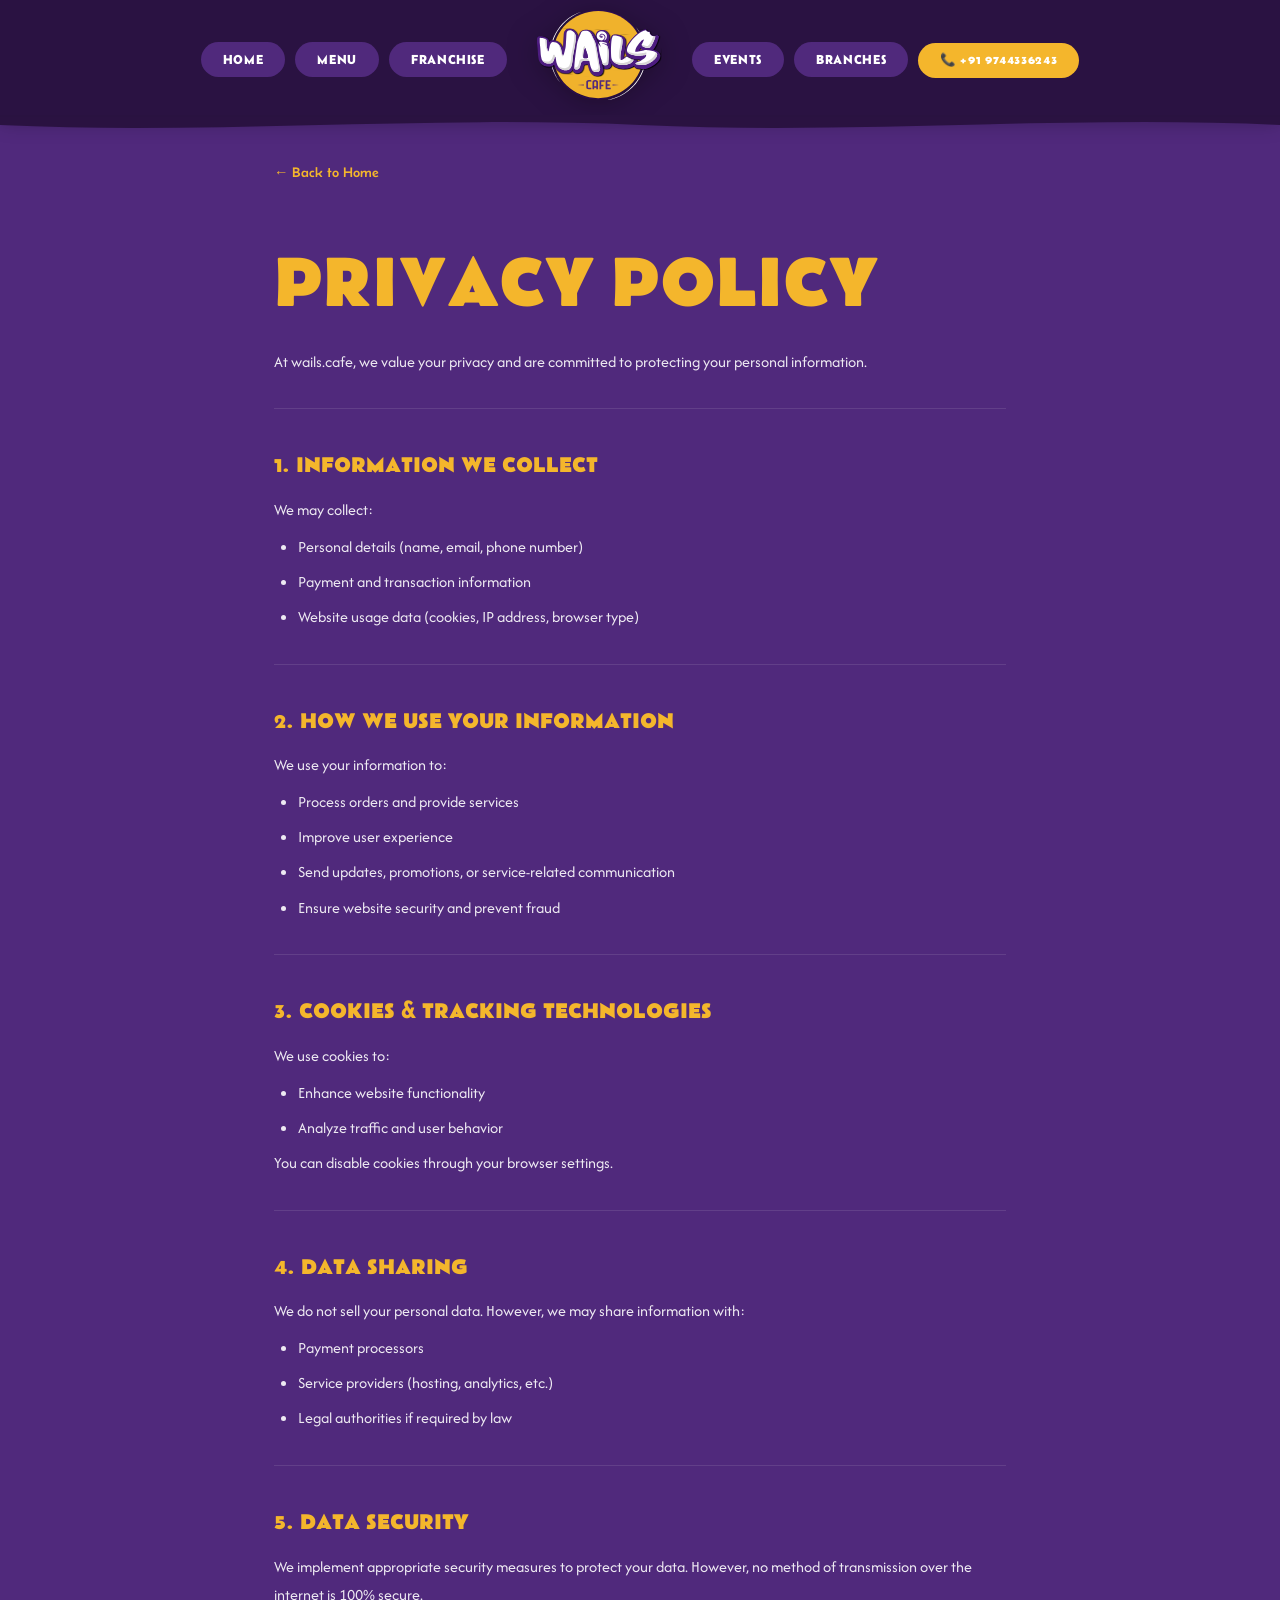
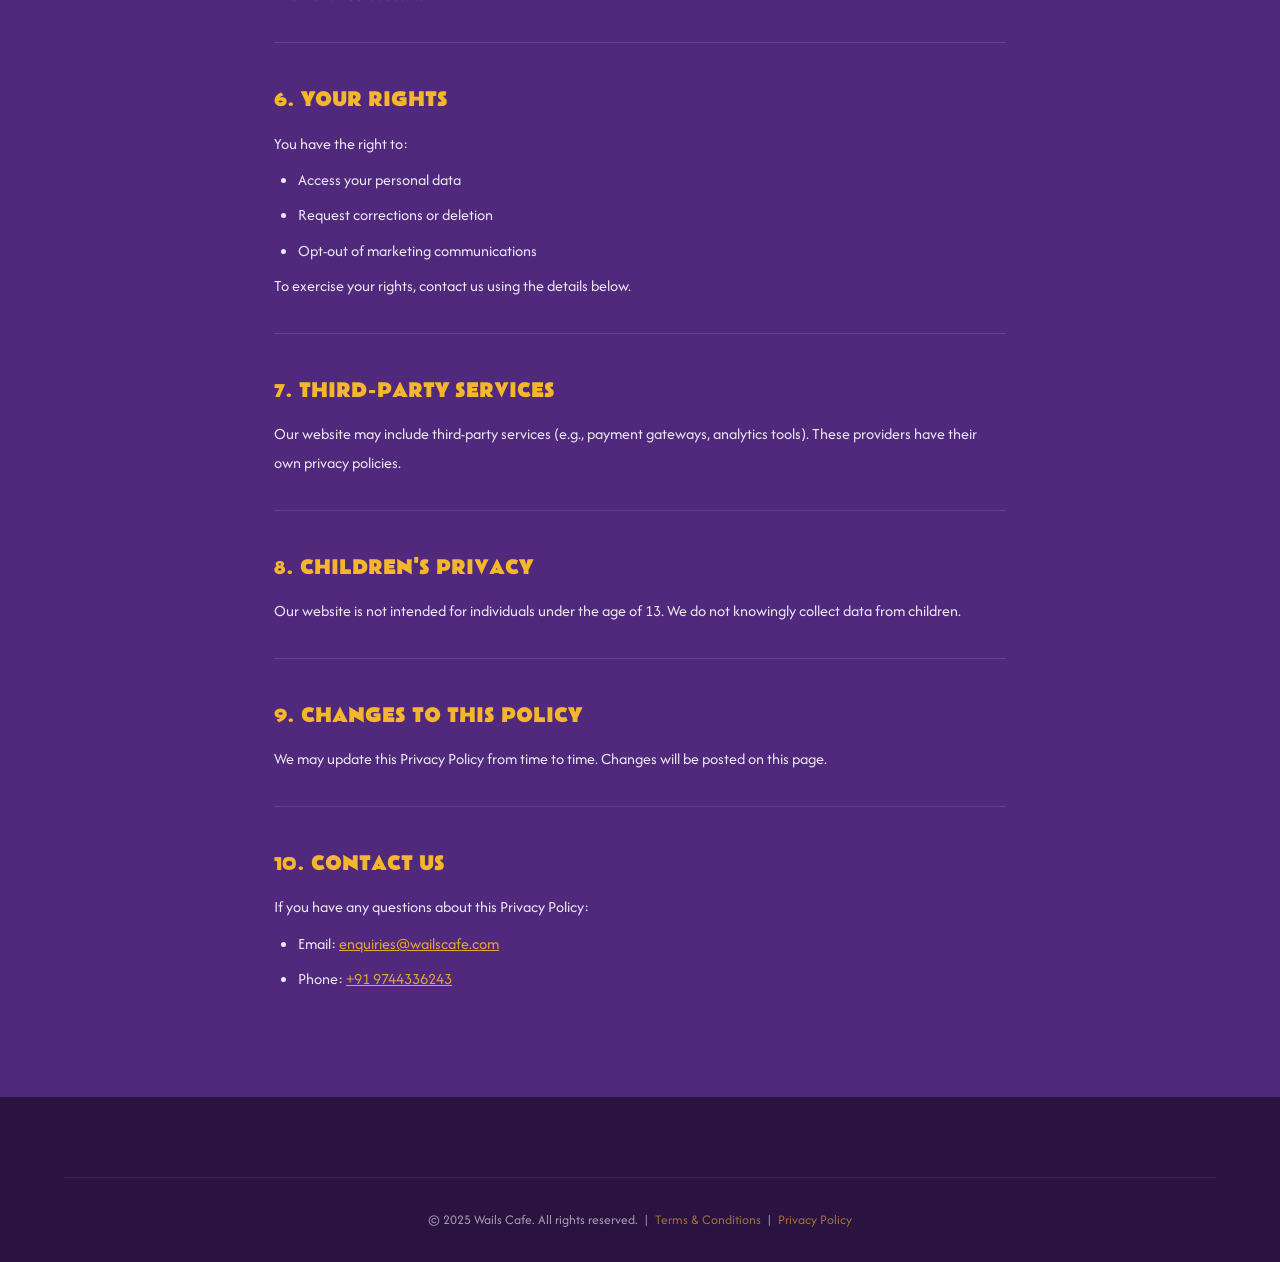
==== commit b5db8119: "Update Terms & Conditions and Privacy Policy content" ====
--- a/privacy.html
+++ b/privacy.html
@@ -46,84 +46,78 @@
   <div class="policy-box">
     <a href="index.html" class="back-link">← Back to Home</a>
     <h1>Privacy Policy</h1>
-    <p class="policy-updated">Last updated: April 2025</p>
-
-    <h2>1. Introduction</h2>
-    <p>Wails Cafe ("we", "our", "us") is committed to protecting your personal information and your right to privacy. This Privacy Policy explains how we collect, use, disclose, and safeguard your information when you visit our website wailscafe.com or interact with our services.</p>
+    
+    <p>At wails.cafe, we value your privacy and are committed to protecting your personal information.</p>
 
     <hr class="policy-divider">
-    <h2>2. Information We Collect</h2>
-    <p>We may collect the following types of information:</p>
+    <h2>1. Information We Collect</h2>
+    <p>We may collect:</p>
     <ul>
-      <li><strong>Personal Identification Information:</strong> Name, email address, phone number, and similar contact details you provide voluntarily through forms.</li>
-      <li><strong>Usage Data:</strong> Information about how you interact with our website, including pages visited, time spent, and browser type.</li>
-      <li><strong>Device Information:</strong> IP address, browser type, operating system, and referring URLs.</li>
-      <li><strong>Cookies &amp; Tracking Technologies:</strong> We use cookies to enhance your browsing experience. See Section 6 for details.</li>
+      <li>Personal details (name, email, phone number)</li>
+      <li>Payment and transaction information</li>
+      <li>Website usage data (cookies, IP address, browser type)</li>
     </ul>
 
     <hr class="policy-divider">
-    <h2>3. How We Use Your Information</h2>
-    <p>We use the information we collect to:</p>
+    <h2>2. How We Use Your Information</h2>
+    <p>We use your information to:</p>
     <ul>
-      <li>Respond to franchise, partnership, or general enquiries.</li>
-      <li>Improve and personalize your experience on our website.</li>
-      <li>Send promotional communications (only with your consent).</li>
-      <li>Analyze usage trends to improve our digital presence.</li>
-      <li>Comply with legal obligations.</li>
+      <li>Process orders and provide services</li>
+      <li>Improve user experience</li>
+      <li>Send updates, promotions, or service-related communication</li>
+      <li>Ensure website security and prevent fraud</li>
     </ul>
 
     <hr class="policy-divider">
-    <h2>4. Sharing Your Information</h2>
-    <p>We do not sell, trade, or rent your personal information to third parties. We may share your information only in the following circumstances:</p>
+    <h2>3. Cookies &amp; Tracking Technologies</h2>
+    <p>We use cookies to:</p>
     <ul>
-      <li><strong>Service Providers:</strong> Trusted third parties who assist us in operating our website and services (e.g., analytics providers), bound by confidentiality agreements.</li>
-      <li><strong>Legal Requirements:</strong> When required by law, court order, or governmental authority.</li>
-      <li><strong>Business Transfers:</strong> In the event of a merger, acquisition, or sale of assets, your information may be transferred as part of that transaction.</li>
+      <li>Enhance website functionality</li>
+      <li>Analyze traffic and user behavior</li>
+    </ul>
+    <p>You can disable cookies through your browser settings.</p>
+
+    <hr class="policy-divider">
+    <h2>4. Data Sharing</h2>
+    <p>We do not sell your personal data. However, we may share information with:</p>
+    <ul>
+      <li>Payment processors</li>
+      <li>Service providers (hosting, analytics, etc.)</li>
+      <li>Legal authorities if required by law</li>
     </ul>
 
     <hr class="policy-divider">
-    <h2>5. Third-Party Delivery Platforms</h2>
-    <p>Our website contains links to Swiggy and Zomato for online ordering. These platforms operate independently and have their own privacy policies. We encourage you to review their policies before placing orders through them. Wails Cafe is not responsible for the data practices of these third-party platforms.</p>
+    <h2>5. Data Security</h2>
+    <p>We implement appropriate security measures to protect your data. However, no method of transmission over the internet is 100% secure.</p>
 
     <hr class="policy-divider">
-    <h2>6. Cookies</h2>
-    <p>We use cookies and similar tracking technologies to enhance your experience on our website. Cookies are small data files placed on your device. You can control cookie preferences through your browser settings. Please note that disabling cookies may affect certain features of our website.</p>
+    <h2>6. Your Rights</h2>
+    <p>You have the right to:</p>
+    <ul>
+      <li>Access your personal data</li>
+      <li>Request corrections or deletion</li>
+      <li>Opt-out of marketing communications</li>
+    </ul>
+    <p>To exercise your rights, contact us using the details below.</p>
 
     <hr class="policy-divider">
-    <h2>7. Data Security</h2>
-    <p>We implement industry-standard security measures to protect your personal information from unauthorized access, alteration, disclosure, or destruction. However, no method of transmission over the internet is 100% secure, and we cannot guarantee absolute security.</p>
+    <h2>7. Third-Party Services</h2>
+    <p>Our website may include third-party services (e.g., payment gateways, analytics tools). These providers have their own privacy policies.</p>
 
     <hr class="policy-divider">
-    <h2>8. Data Retention</h2>
-    <p>We retain your personal information only for as long as necessary to fulfill the purposes outlined in this Privacy Policy, unless a longer retention period is required by law.</p>
+    <h2>8. Children's Privacy</h2>
+    <p>Our website is not intended for individuals under the age of 13. We do not knowingly collect data from children.</p>
 
     <hr class="policy-divider">
-    <h2>9. Your Rights</h2>
-    <p>Depending on your jurisdiction, you may have the following rights regarding your personal data:</p>
-    <ul>
-      <li>The right to access and receive a copy of your personal data.</li>
-      <li>The right to rectify inaccurate or incomplete data.</li>
-      <li>The right to request deletion of your personal data.</li>
-      <li>The right to withdraw consent for data processing at any time.</li>
-      <li>The right to lodge a complaint with a supervisory authority.</li>
-    </ul>
-    <p>To exercise any of these rights, please contact us using the details below.</p>
+    <h2>9. Changes to This Policy</h2>
+    <p>We may update this Privacy Policy from time to time. Changes will be posted on this page.</p>
 
     <hr class="policy-divider">
-    <h2>10. Children's Privacy</h2>
-    <p>Our website is not directed to children under the age of 13. We do not knowingly collect personal information from children. If you believe we have inadvertently collected information from a child, please contact us immediately.</p>
-
-    <hr class="policy-divider">
-    <h2>11. Changes to This Policy</h2>
-    <p>We may update this Privacy Policy from time to time. Changes will be posted on this page with an updated effective date. We encourage you to review this policy periodically.</p>
-
-    <hr class="policy-divider">
-    <h2>12. Contact Us</h2>
-    <p>If you have any questions, concerns, or requests regarding this Privacy Policy, please contact us:</p>
+    <h2>10. Contact Us</h2>
+    <p>If you have any questions about this Privacy Policy:</p>
     <ul>
-      <li>📍 6th Floor, Imperial Trade Centre, MG Road, Kacheripady, Kochi, Kerala 682035</li>
-      <li>📞 <a href="tel:+919744336243" style="color:var(--accent-yellow);">+91 9744336243</a></li>
-      <li>✉ <a href="mailto:enquiries@wailscafe.com" style="color:var(--accent-yellow);">enquiries@wailscafe.com</a></li>
+      <li>Email: <a href="mailto:enquiries@wailscafe.com" style="color:var(--accent-yellow);">enquiries@wailscafe.com</a></li>
+      <li>Phone: <a href="tel:+919744336243" style="color:var(--accent-yellow);">+91 9744336243</a></li>
     </ul>
   </div>
 </main>
--- a/style.css
+++ b/style.css
@@ -413,7 +413,7 @@
 .voices-cta { text-align: center; }
 
 /* ── SOCIAL MEDIA ── */
-.social-media { padding: 5rem 0; background: var(--primary-purple); }
+.social-media { padding: 5rem 0; background: var(--primary-purple); overflow-x: hidden; }
 .social-grid {
   display: grid; grid-template-columns: repeat(5, 1fr);
   gap: 1.5rem; margin: 3rem 0;
@@ -954,9 +954,9 @@
   display: flex; align-items: center; justify-content: center;
   gap: 2.5rem; margin: 3rem 0;
 }
-.phone-mockup-wrap { position: relative; flex-shrink: 0; }
+.phone-mockup-wrap { position: relative; flex-shrink: 0; max-width: 100%; }
 .phone-frame {
-  position: relative; width: 280px;
+  position: relative; width: 280px; max-width: 100%; margin: 0 auto;
   filter: drop-shadow(0 30px 60px rgba(80,41,124,0.5));
 }
 .phone-frame-img { width: 100%; display: block; position: relative; z-index: 2; pointer-events: none; }
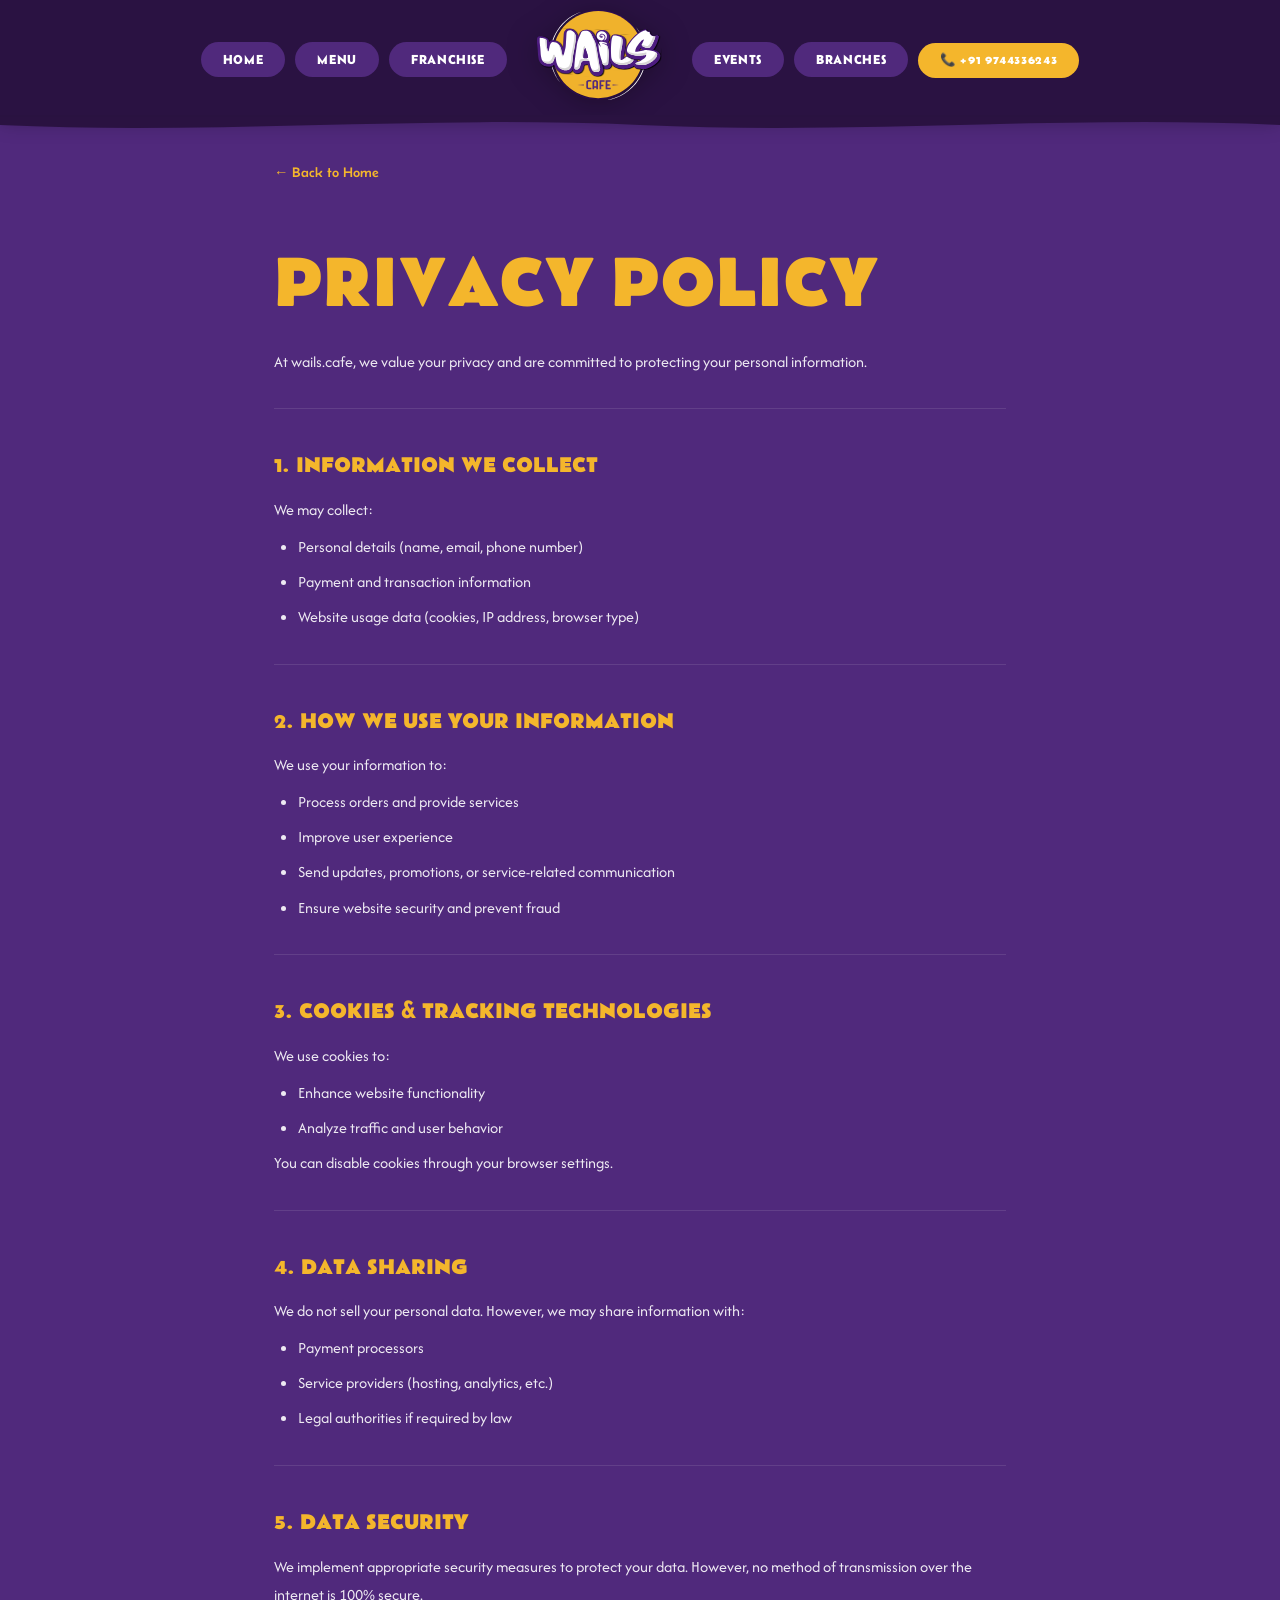
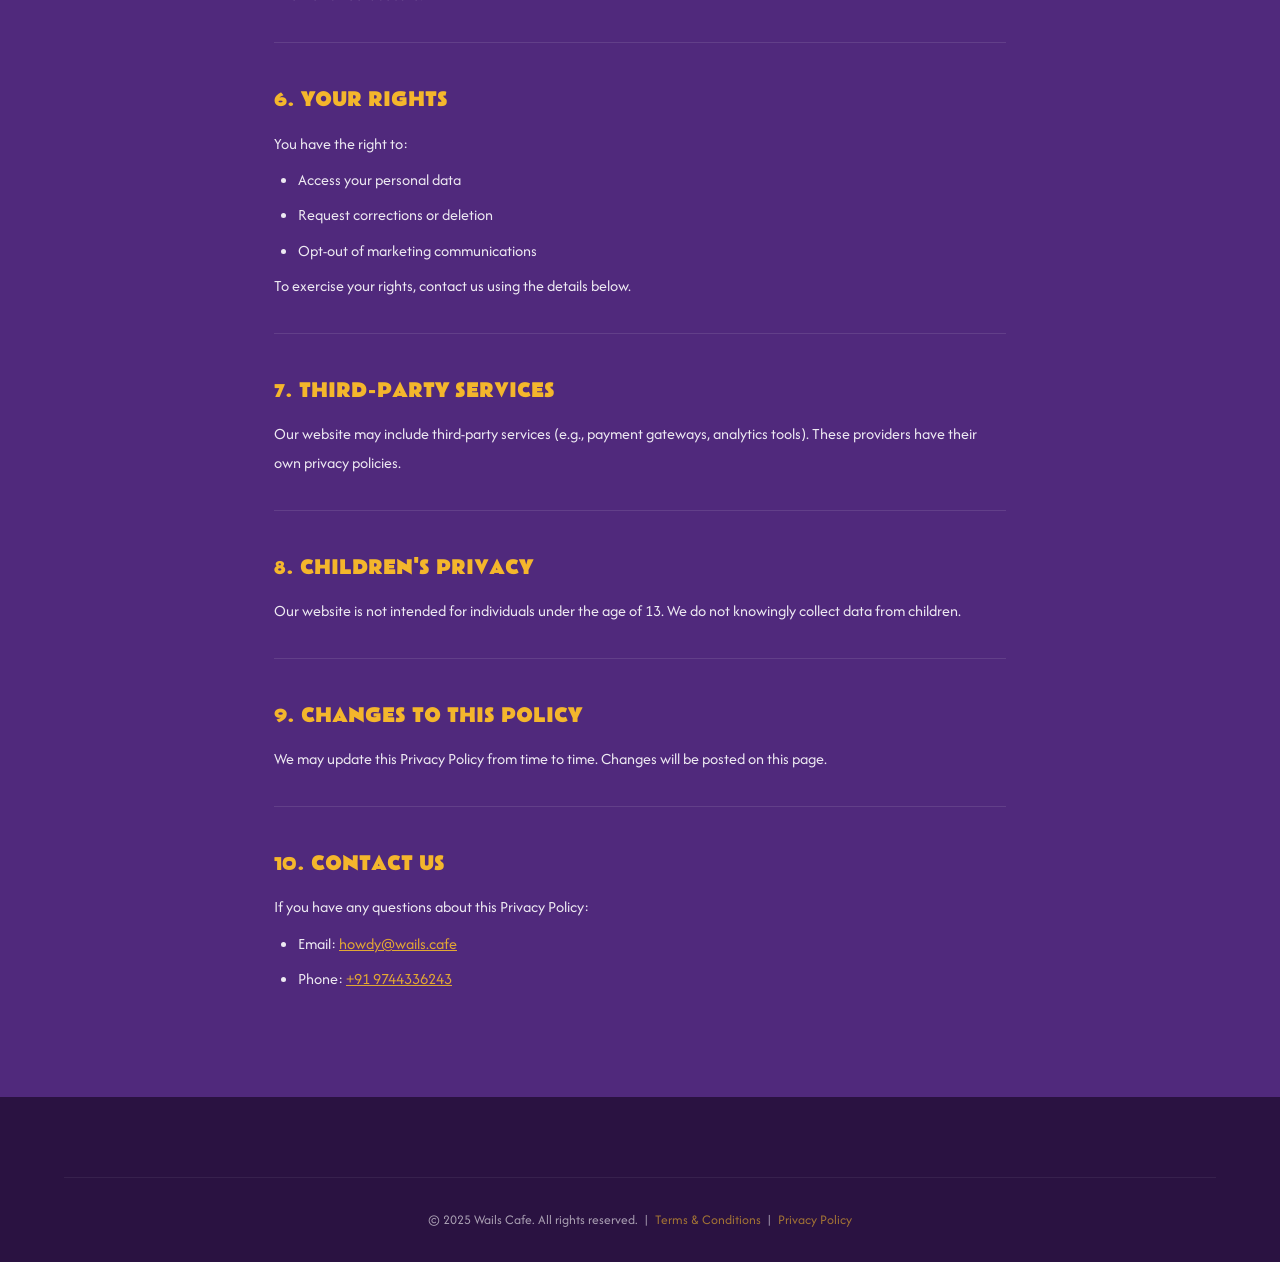
==== commit 97d2aada: "Update email to howdy@wails.cafe and configure form to submit there" ====
--- a/privacy.html
+++ b/privacy.html
@@ -116,7 +116,7 @@
     <h2>10. Contact Us</h2>
     <p>If you have any questions about this Privacy Policy:</p>
     <ul>
-      <li>Email: <a href="mailto:enquiries@wailscafe.com" style="color:var(--accent-yellow);">enquiries@wailscafe.com</a></li>
+      <li>Email: <a href="mailto:howdy@wails.cafe" style="color:var(--accent-yellow);">howdy@wails.cafe</a></li>
       <li>Phone: <a href="tel:+919744336243" style="color:var(--accent-yellow);">+91 9744336243</a></li>
     </ul>
   </div>
--- a/style.css
+++ b/style.css
@@ -315,8 +315,9 @@
 /* ── FRANCHISE ── */
 .franchise { padding: 5rem 0; background: var(--deep-purple); }
 .franchise-grid {
-  display: grid; grid-template-columns: repeat(3, 1fr);
-  gap: 2rem; margin: 4rem 0 3rem;
+  display: grid; grid-template-columns: repeat(2, 1fr);
+  gap: 3rem; margin: 4rem 0 3rem;
+  align-items: stretch;
 }
 .franchise-card {
   background: var(--primary-purple);
@@ -329,6 +330,57 @@
 .card-info h4 { font-size: 1.1rem; color: var(--accent-yellow); margin-bottom: 0.8rem; }
 .card-info p { font-size: 0.9rem; line-height: 1.6; opacity: 0.85; }
 .franchise-cta { text-align: center; }
+
+/* ── FRANCHISE FORM ── */
+.franchise-form {
+  background: var(--primary-purple);
+  padding: 3rem 2.5rem;
+  border-radius: 24px;
+  display: flex;
+  flex-direction: column;
+}
+.franchise-form h3 {
+  color: var(--accent-yellow);
+  font-size: 2rem;
+  margin-bottom: 0.5rem;
+}
+.form-group {
+  display: flex;
+  flex-direction: column;
+  gap: 0.6rem;
+  margin-bottom: 1.2rem;
+}
+.form-group label {
+  font-size: 0.95rem;
+  font-weight: 600;
+  opacity: 0.9;
+  letter-spacing: 0.5px;
+}
+.form-control {
+  background: rgba(255,255,255,0.05);
+  border: 1px solid rgba(255,255,255,0.15);
+  color: white;
+  padding: 1rem 1.2rem;
+  border-radius: 12px;
+  font-family: var(--font-body);
+  font-size: 1rem;
+  transition: var(--transition);
+}
+.form-control:focus {
+  outline: none;
+  border-color: var(--accent-yellow);
+  background: rgba(255,255,255,0.1);
+}
+.form-control::placeholder {
+  color: rgba(255,255,255,0.4);
+}
+.form-submit {
+  margin-top: 1rem;
+  width: 100%;
+  border: none;
+  font-size: 1.1rem;
+  cursor: pointer;
+}
 
 /* ── PARTNER ── */
 .partner { padding: 10rem 0; position: relative; background: var(--primary-purple); }
